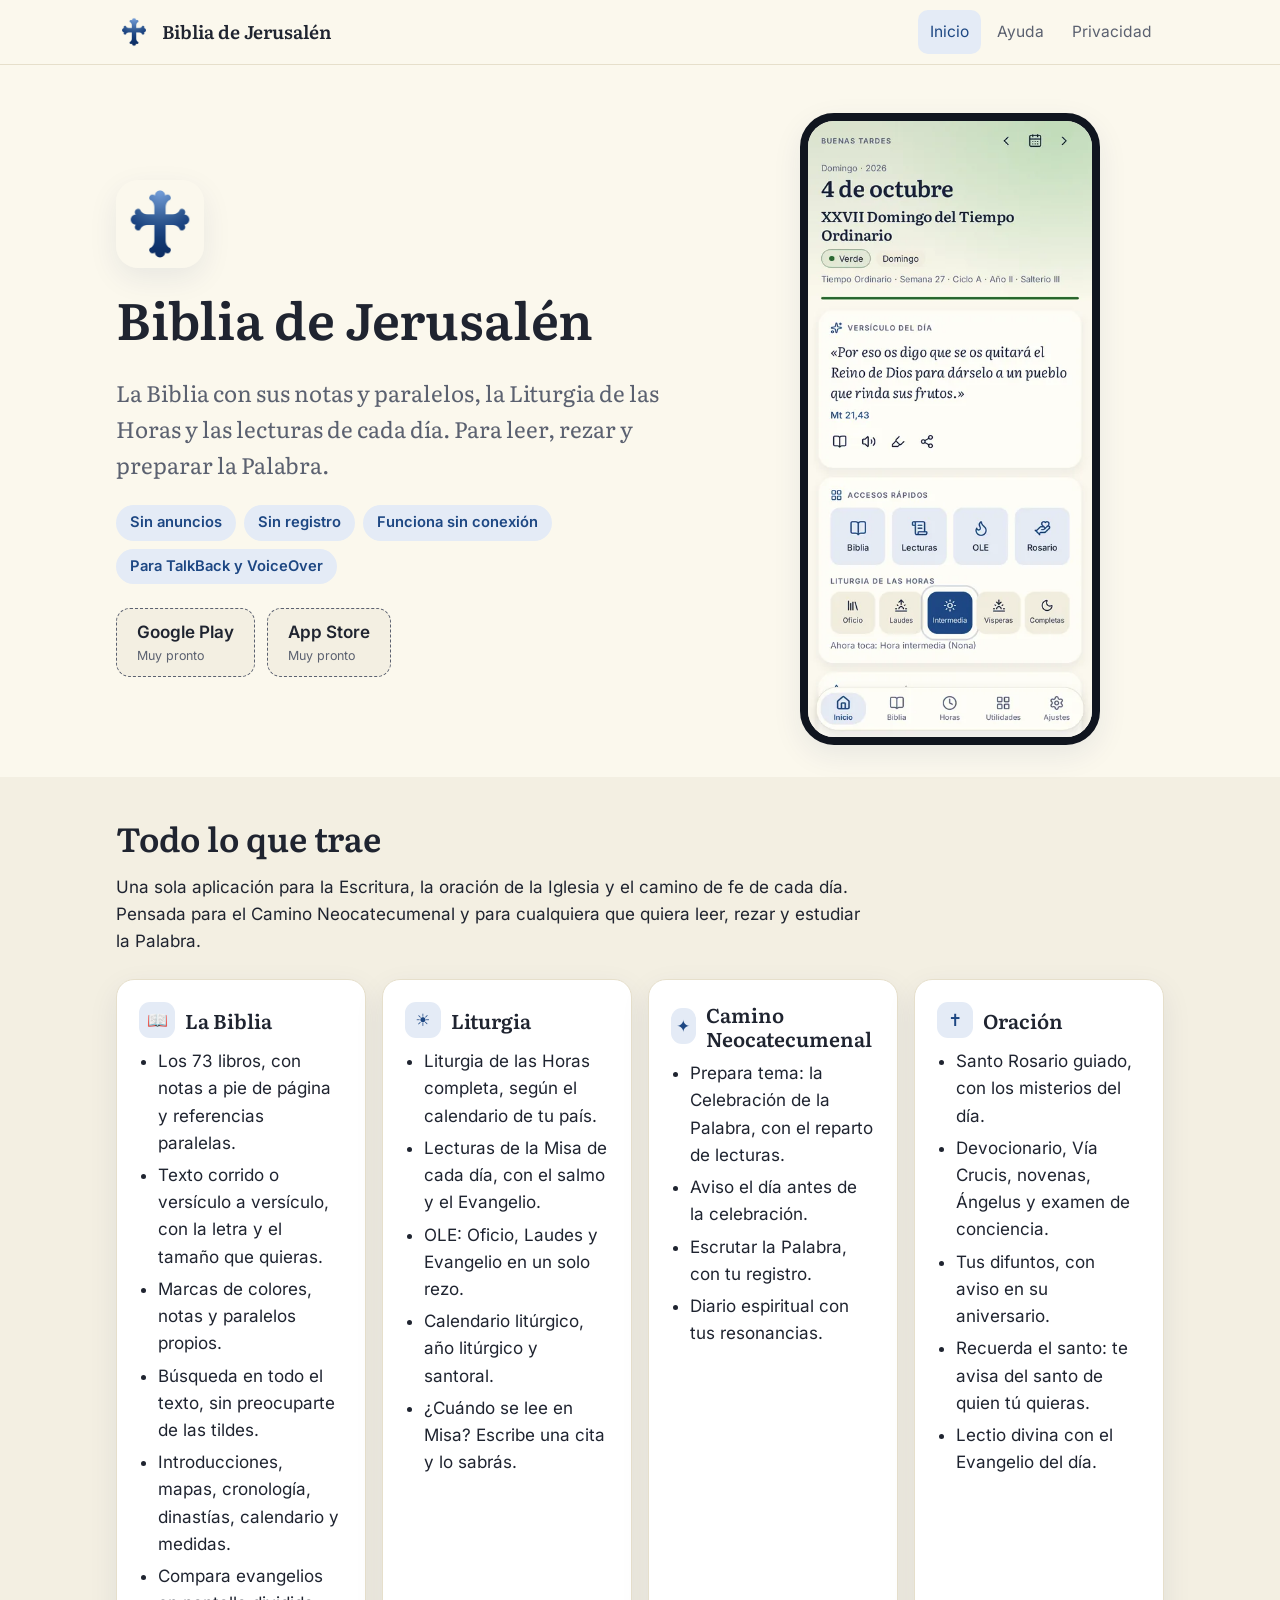
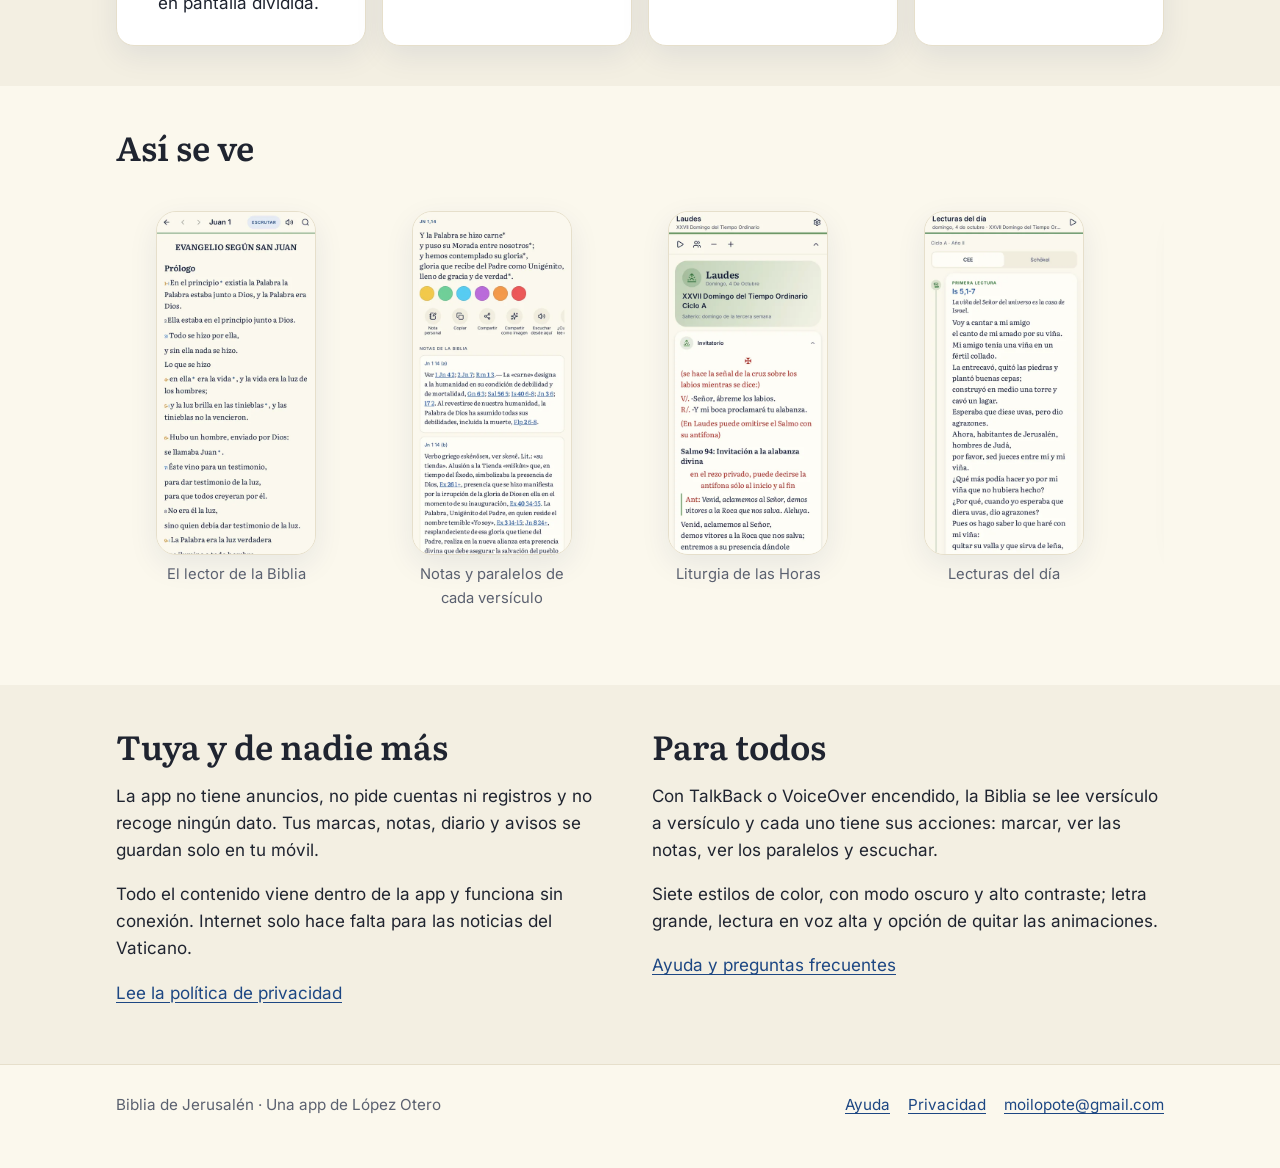
==== index.html @ ce666a55 "Web de la app: presentación, privacidad, ayuda y ficha para las tiendas Co-Authored-By: Claude Opus " ====
<!doctype html>
<html lang="es">
  <head>
    <meta charset="utf-8" />
    <meta name="viewport" content="width=device-width, initial-scale=1" />
    <title>Biblia de Jerusalén — la app</title>
    <meta
      name="description"
      content="La Biblia con sus notas y paralelos, la Liturgia de las Horas y las lecturas de cada día. Sin anuncios, sin registro y sin conexión."
    />
    <meta name="theme-color" content="#FBF8ED" media="(prefers-color-scheme: light)" />
    <meta name="theme-color" content="#0F1520" media="(prefers-color-scheme: dark)" />
    <link rel="icon" href="img/icono.svg" type="image/svg+xml" />
    <link rel="icon" href="img/icono-32.png" sizes="32x32" type="image/png" />
    <link rel="apple-touch-icon" href="img/icono-180.png" />
    <link rel="canonical" href="https://aruxo02.github.io/biblia-jerusalen/" />
    <meta property="og:type" content="website" />
    <meta property="og:locale" content="es_ES" />
    <meta property="og:title" content="Biblia de Jerusalén — la app" />
    <meta
      property="og:description"
      content="La Biblia con sus notas y paralelos, la Liturgia de las Horas y las lecturas de cada día."
    />
    <meta property="og:url" content="https://aruxo02.github.io/biblia-jerusalen/" />
    <meta property="og:image" content="https://aruxo02.github.io/biblia-jerusalen/img/grafico.png" />
    <link rel="stylesheet" href="css/estilo.css" />
  </head>
  <body>
    <a class="saltar" href="#contenido">Saltar al contenido</a>
    <header class="cabecera">
      <div class="contenedor">
        <a class="marca" href="./">
          <img src="img/icono-192.png" alt="" width="36" height="36" />
          Biblia de Jerusalén
        </a>
        <nav class="menu" aria-label="Principal">
          <a href="./" aria-current="page">Inicio</a>
          <a href="ayuda.html">Ayuda</a>
          <a href="privacidad.html">Privacidad</a>
        </nav>
      </div>
    </header>

    <main id="contenido">
      <section class="portada" aria-labelledby="titulo">
        <div class="contenedor">
          <div>
            <img class="icono" src="img/icono-192.png" alt="" width="88" height="88" />
            <h1 id="titulo">Biblia de Jerusalén</h1>
            <p class="entradilla">
              La Biblia con sus notas y paralelos, la Liturgia de las Horas y las lecturas de cada
              día. Para leer, rezar y preparar la Palabra.
            </p>
            <ul class="sellos" aria-label="Características">
              <li>Sin anuncios</li>
              <li>Sin registro</li>
              <li>Funciona sin conexión</li>
              <li>Para TalkBack y VoiceOver</li>
            </ul>
            <div class="tiendas">
              <!-- Cuando la app esté publicada, cambia cada <span> por un enlace:
                   <a class="boton" href="https://play.google.com/store/apps/details?id=com.lopezotero.bibliajerusalen"> -->
              <span class="boton pronto">
                <span>Google Play<small>Muy pronto</small></span>
              </span>
              <span class="boton pronto">
                <span>App Store<small>Muy pronto</small></span>
              </span>
            </div>
          </div>
          <img
            class="movil"
            src="img/capturas/01-inicio.webp"
            width="430"
            height="932"
            alt="Pantalla de inicio de la app: fecha, celebración del día, versículo del día y accesos rápidos."
          />
        </div>
      </section>

      <section class="seccion alterna" aria-labelledby="que-hay">
        <div class="contenedor">
          <h2 id="que-hay">Todo lo que trae</h2>
          <p class="texto">
            Una sola aplicación para la Escritura, la oración de la Iglesia y el camino de fe de
            cada día. Pensada para el Camino Neocatecumenal y para cualquiera que quiera leer,
            rezar y estudiar la Palabra.
          </p>
          <div class="rejilla">
            <article class="tarjeta">
              <h3><span aria-hidden="true">📖</span> La Biblia</h3>
              <ul>
                <li>Los 73 libros, con notas a pie de página y referencias paralelas.</li>
                <li>Texto corrido o versículo a versículo, con la letra y el tamaño que quieras.</li>
                <li>Marcas de colores, notas y paralelos propios.</li>
                <li>Búsqueda en todo el texto, sin preocuparte de las tildes.</li>
                <li>Introducciones, mapas, cronología, dinastías, calendario y medidas.</li>
                <li>Compara evangelios en pantalla dividida.</li>
              </ul>
            </article>
            <article class="tarjeta">
              <h3><span aria-hidden="true">☀︎</span> Liturgia</h3>
              <ul>
                <li>Liturgia de las Horas completa, según el calendario de tu país.</li>
                <li>Lecturas de la Misa de cada día, con el salmo y el Evangelio.</li>
                <li>OLE: Oficio, Laudes y Evangelio en un solo rezo.</li>
                <li>Calendario litúrgico, año litúrgico y santoral.</li>
                <li>¿Cuándo se lee en Misa? Escribe una cita y lo sabrás.</li>
              </ul>
            </article>
            <article class="tarjeta">
              <h3><span aria-hidden="true">✦</span> Camino Neocatecumenal</h3>
              <ul>
                <li>Prepara tema: la Celebración de la Palabra, con el reparto de lecturas.</li>
                <li>Aviso el día antes de la celebración.</li>
                <li>Escrutar la Palabra, con tu registro.</li>
                <li>Diario espiritual con tus resonancias.</li>
              </ul>
            </article>
            <article class="tarjeta">
              <h3><span aria-hidden="true">✝︎</span> Oración</h3>
              <ul>
                <li>Santo Rosario guiado, con los misterios del día.</li>
                <li>Devocionario, Vía Crucis, novenas, Ángelus y examen de conciencia.</li>
                <li>Tus difuntos, con aviso en su aniversario.</li>
                <li>Recuerda el santo: te avisa del santo de quien tú quieras.</li>
                <li>Lectio divina con el Evangelio del día.</li>
              </ul>
            </article>
          </div>
        </div>
      </section>

      <section class="seccion" aria-labelledby="capturas">
        <div class="contenedor">
          <h2 id="capturas">Así se ve</h2>
          <ul class="galeria" tabindex="0" aria-label="Capturas de la app; desplázate a los lados para ver más">
            <li>
              <figure>
                <img src="img/capturas/02-biblia.webp" width="430" height="932" loading="lazy" alt="Lector de la Biblia en el prólogo del Evangelio según san Juan, con números de versículo y marcas de nota." />
                <figcaption>El lector de la Biblia</figcaption>
              </figure>
            </li>
            <li>
              <figure>
                <img src="img/capturas/03-versiculo.webp" width="430" height="932" loading="lazy" alt="Ficha de Juan 1,14 con colores para marcar, acciones y las notas de la Biblia." />
                <figcaption>Notas y paralelos de cada versículo</figcaption>
              </figure>
            </li>
            <li>
              <figure>
                <img src="img/capturas/04-laudes.webp" width="430" height="932" loading="lazy" alt="Laudes del domingo con el invitatorio y el salmo 94." />
                <figcaption>Liturgia de las Horas</figcaption>
              </figure>
            </li>
            <li>
              <figure>
                <img src="img/capturas/05-lecturas.webp" width="430" height="932" loading="lazy" alt="Lecturas de la Misa del día, con la primera lectura de Isaías." />
                <figcaption>Lecturas del día</figcaption>
              </figure>
            </li>
            <li>
              <figure>
                <img src="img/capturas/06-rosario.webp" width="430" height="932" loading="lazy" alt="Santo Rosario guiado con el anillo de cuentas y el primer misterio de gloria." />
                <figcaption>Santo Rosario</figcaption>
              </figure>
            </li>
            <li>
              <figure>
                <img src="img/capturas/07-comparar.webp" width="430" height="932" loading="lazy" alt="El bautismo de Jesús en Mateo arriba y en Marcos abajo, en pantalla dividida." />
                <figcaption>Compara evangelios</figcaption>
              </figure>
            </li>
            <li>
              <figure>
                <img src="img/capturas/08-mapa.webp" width="430" height="932" loading="lazy" alt="Mapa de Palestina en tiempos de Jesús con Galilea, Samaría y Judea." />
                <figcaption>Mapas</figcaption>
              </figure>
            </li>
            <li>
              <figure>
                <img src="img/capturas/09-utilidades.webp" width="430" height="932" loading="lazy" alt="Pantalla de utilidades con todas las funciones de la app." />
                <figcaption>Todas las funciones</figcaption>
              </figure>
            </li>
          </ul>
        </div>
      </section>

      <section class="seccion alterna" aria-labelledby="tuya">
        <div class="contenedor destacado">
          <div>
            <h2 id="tuya">Tuya y de nadie más</h2>
            <p>
              La app no tiene anuncios, no pide cuentas ni registros y no recoge ningún dato.
              Tus marcas, notas, diario y avisos se guardan solo en tu móvil.
            </p>
            <p>
              Todo el contenido viene dentro de la app y funciona sin conexión. Internet solo
              hace falta para las noticias del Vaticano.
            </p>
            <p><a href="privacidad.html">Lee la política de privacidad</a></p>
          </div>
          <div>
            <h2>Para todos</h2>
            <p>
              Con TalkBack o VoiceOver encendido, la Biblia se lee versículo a versículo y cada
              uno tiene sus acciones: marcar, ver las notas, ver los paralelos y escuchar.
            </p>
            <p>
              Siete estilos de color, con modo oscuro y alto contraste; letra grande, lectura
              en voz alta y opción de quitar las animaciones.
            </p>
            <p><a href="ayuda.html">Ayuda y preguntas frecuentes</a></p>
          </div>
        </div>
      </section>
    </main>

    <footer class="pie">
      <div class="contenedor">
        <p>Biblia de Jerusalén · Una app de López Otero</p>
        <nav aria-label="Pie de página">
          <a href="ayuda.html">Ayuda</a>
          <a href="privacidad.html">Privacidad</a>
          <a href="mailto:moilopote@gmail.com">moilopote@gmail.com</a>
        </nav>
      </div>
    </footer>
  </body>
</html>
---- css/estilo.css ----
/* Biblia de Jerusalén — web de presentación, privacidad y ayuda.
   Mismos colores y letras que la app (estilo Básico); modo oscuro según el sistema. */

@font-face {
  font-family: 'Literata';
  src: url('../fuentes/literata-400.woff2') format('woff2');
  font-weight: 400;
  font-style: normal;
  font-display: swap;
}
@font-face {
  font-family: 'Literata';
  src: url('../fuentes/literata-400i.woff2') format('woff2');
  font-weight: 400;
  font-style: italic;
  font-display: swap;
}
@font-face {
  font-family: 'Literata';
  src: url('../fuentes/literata-600.woff2') format('woff2');
  font-weight: 600;
  font-style: normal;
  font-display: swap;
}
@font-face {
  font-family: 'Inter';
  src: url('../fuentes/inter-400.woff2') format('woff2');
  font-weight: 400;
  font-style: normal;
  font-display: swap;
}
@font-face {
  font-family: 'Inter';
  src: url('../fuentes/inter-600.woff2') format('woff2');
  font-weight: 600;
  font-style: normal;
  font-display: swap;
}

:root {
  --bg: #fbf8ed;
  --surface: #ffffff;
  --surface-alt: #f3efe2;
  --text: #1f2430;
  --muted: #5b6170;
  --border: #e6dfcb;
  --accent: #1d4783;
  --accent-soft: #e4ebf6;
  --on-accent: #ffffff;
  --green: #2e6b3f;
  --shadow: 0 10px 30px rgba(12, 44, 98, 0.08);
  --radius: 18px;
  --serif: 'Literata', Georgia, 'Times New Roman', serif;
  --sans: 'Inter', system-ui, -apple-system, 'Segoe UI', Roboto, sans-serif;
  color-scheme: light;
}
@media (prefers-color-scheme: dark) {
  :root {
    --bg: #0f1520;
    --surface: #18202e;
    --surface-alt: #1f2938;
    --text: #e9ecf2;
    --muted: #a7afbf;
    --border: #2c3647;
    --accent: #9db8e6;
    --accent-soft: #1f2d45;
    --on-accent: #0c1830;
    --green: #8fc79d;
    --shadow: 0 10px 30px rgba(0, 0, 0, 0.35);
    color-scheme: dark;
  }
}

*,
*::before,
*::after {
  box-sizing: border-box;
}
html {
  -webkit-text-size-adjust: 100%;
  text-size-adjust: 100%;
}
body {
  margin: 0;
  background: var(--bg);
  color: var(--text);
  font-family: var(--sans);
  font-size: 1.0625rem;
  line-height: 1.6;
}
img {
  max-width: 100%;
  height: auto;
  display: block;
}
a {
  color: var(--accent);
  text-underline-offset: 0.18em;
}
a:hover {
  text-decoration-thickness: 2px;
}
:focus-visible {
  outline: 3px solid var(--accent);
  outline-offset: 3px;
  border-radius: 6px;
}
h1,
h2,
h3 {
  font-family: var(--serif);
  font-weight: 600;
  line-height: 1.2;
  margin: 0 0 0.5em;
}
h1 {
  font-size: clamp(2.1rem, 6vw, 3.2rem);
}
h2 {
  font-size: clamp(1.55rem, 4vw, 2.1rem);
}
h3 {
  font-size: 1.25rem;
}
p {
  margin: 0 0 1em;
}

.saltar {
  position: absolute;
  left: 16px;
  top: -60px;
  background: var(--accent);
  color: var(--on-accent);
  padding: 10px 16px;
  border-radius: 10px;
  z-index: 10;
}
.saltar:focus {
  top: 12px;
}

.contenedor {
  width: 100%;
  max-width: 1080px;
  margin: 0 auto;
  padding: 0 16px;
}
.texto {
  max-width: 760px;
}

/* cabecera */
.cabecera {
  border-bottom: 1px solid var(--border);
  background: var(--bg);
}
.cabecera .contenedor {
  display: flex;
  align-items: center;
  justify-content: space-between;
  gap: 12px;
  min-height: 64px;
  flex-wrap: wrap;
}
.marca {
  display: flex;
  align-items: center;
  gap: 10px;
  color: var(--text);
  text-decoration: none;
  font-family: var(--serif);
  font-weight: 600;
  font-size: 1.15rem;
}
.marca img {
  width: 36px;
  height: 36px;
  border-radius: 9px;
}
.menu {
  display: flex;
  gap: 4px;
  flex-wrap: wrap;
}
.menu a {
  color: var(--muted);
  text-decoration: none;
  padding: 10px 12px;
  border-radius: 10px;
  font-size: 0.97rem;
}
.menu a:hover,
.menu a[aria-current='page'] {
  color: var(--accent);
  background: var(--accent-soft);
}

/* portada */
.portada {
  padding: 48px 0 32px;
}
.portada .contenedor {
  display: grid;
  grid-template-columns: 1.15fr 0.85fr;
  gap: 40px;
  align-items: center;
}
.portada .icono {
  width: 88px;
  height: 88px;
  border-radius: 22px;
  box-shadow: var(--shadow);
  margin-bottom: 20px;
}
.entradilla {
  font-family: var(--serif);
  font-size: clamp(1.15rem, 2.6vw, 1.4rem);
  color: var(--muted);
  max-width: 34em;
}
.sellos {
  display: flex;
  flex-wrap: wrap;
  gap: 8px;
  padding: 0;
  margin: 20px 0 24px;
  list-style: none;
}
.sellos li {
  background: var(--accent-soft);
  color: var(--accent);
  border-radius: 999px;
  padding: 6px 14px;
  font-size: 0.92rem;
  font-weight: 600;
}
.tiendas {
  display: flex;
  flex-wrap: wrap;
  gap: 12px;
}
.boton {
  display: inline-flex;
  align-items: center;
  gap: 10px;
  min-height: 52px;
  padding: 10px 20px;
  border-radius: 14px;
  background: var(--accent);
  color: var(--on-accent);
  text-decoration: none;
  font-weight: 600;
}
.boton small {
  display: block;
  font-weight: 400;
  font-size: 0.78rem;
  opacity: 0.85;
}
.boton.pronto {
  background: var(--surface-alt);
  color: var(--text);
  border: 1px dashed var(--muted);
}
.boton.pronto small {
  opacity: 1;
  color: var(--muted);
}
.movil {
  justify-self: center;
  width: min(300px, 80vw);
  border-radius: 34px;
  border: 8px solid #10151f;
  box-shadow: var(--shadow);
  overflow: hidden;
  background: #10151f;
}

/* secciones */
.seccion {
  padding: 40px 0;
}
.seccion.alterna {
  background: var(--surface-alt);
}
.rejilla {
  display: grid;
  grid-template-columns: repeat(auto-fit, minmax(240px, 1fr));
  gap: 16px;
  margin-top: 24px;
}
.tarjeta {
  background: var(--surface);
  border: 1px solid var(--border);
  border-radius: var(--radius);
  padding: 22px;
  box-shadow: var(--shadow);
}
.tarjeta h3 {
  display: flex;
  align-items: center;
  gap: 10px;
}
.tarjeta h3 span {
  display: inline-grid;
  place-items: center;
  width: 36px;
  height: 36px;
  border-radius: 11px;
  background: var(--accent-soft);
  color: var(--accent);
  font-family: var(--sans);
  font-size: 1.05rem;
}
.tarjeta ul {
  margin: 0;
  padding-left: 1.1em;
}
.tarjeta li {
  margin: 0.3em 0;
}

/* galería */
.galeria {
  display: flex;
  gap: 16px;
  overflow-x: auto;
  scroll-snap-type: x mandatory;
  padding: 8px 2px 18px;
  margin: 20px 0 0;
  list-style: none;
}
.galeria li {
  flex: 0 0 auto;
  width: min(240px, 66vw);
  scroll-snap-align: start;
}
.galeria img {
  border-radius: 20px;
  border: 1px solid var(--border);
  box-shadow: var(--shadow);
}
.galeria figcaption {
  font-size: 0.92rem;
  color: var(--muted);
  margin-top: 8px;
  text-align: center;
}

.destacado {
  display: grid;
  grid-template-columns: repeat(auto-fit, minmax(260px, 1fr));
  gap: 24px;
  align-items: start;
}

/* páginas de texto (privacidad, ayuda) */
.pagina {
  padding: 40px 0 56px;
}
.pagina h2 {
  margin-top: 1.6em;
  font-size: 1.45rem;
}
.pagina h3 {
  margin-top: 1.3em;
}
.pagina ul,
.pagina ol {
  padding-left: 1.3em;
}
.pagina li {
  margin: 0.35em 0;
}
.fecha {
  color: var(--muted);
  font-size: 0.95rem;
}
.resumen {
  background: var(--accent-soft);
  border-radius: var(--radius);
  padding: 18px 22px;
  margin: 20px 0;
}
.resumen ul {
  margin: 0;
}
.tabla {
  width: 100%;
  border-collapse: collapse;
  margin: 12px 0 20px;
  font-size: 0.97rem;
}
.tabla th,
.tabla td {
  text-align: left;
  vertical-align: top;
  padding: 10px 12px;
  border-bottom: 1px solid var(--border);
}
.tabla th {
  font-weight: 600;
  background: var(--surface-alt);
}
.envoltura-tabla {
  overflow-x: auto;
}
details {
  background: var(--surface);
  border: 1px solid var(--border);
  border-radius: 14px;
  padding: 4px 18px;
  margin: 10px 0;
}
summary {
  cursor: pointer;
  font-weight: 600;
  padding: 12px 0;
  min-height: 44px;
}
details[open] summary {
  border-bottom: 1px solid var(--border);
  margin-bottom: 10px;
}
.ruta {
  font-weight: 600;
  white-space: nowrap;
}

/* pie */
.pie {
  border-top: 1px solid var(--border);
  padding: 28px 0 36px;
  color: var(--muted);
  font-size: 0.95rem;
}
.pie .contenedor {
  display: flex;
  flex-wrap: wrap;
  gap: 8px 24px;
  justify-content: space-between;
}
.pie nav {
  display: flex;
  flex-wrap: wrap;
  gap: 8px 18px;
}

@media (max-width: 760px) {
  .portada {
    padding-top: 28px;
  }
  .portada .contenedor {
    grid-template-columns: 1fr;
    gap: 28px;
  }
  .movil {
    width: min(260px, 72vw);
  }
}
@media (prefers-reduced-motion: no-preference) {
  html {
    scroll-behavior: smooth;
  }
}
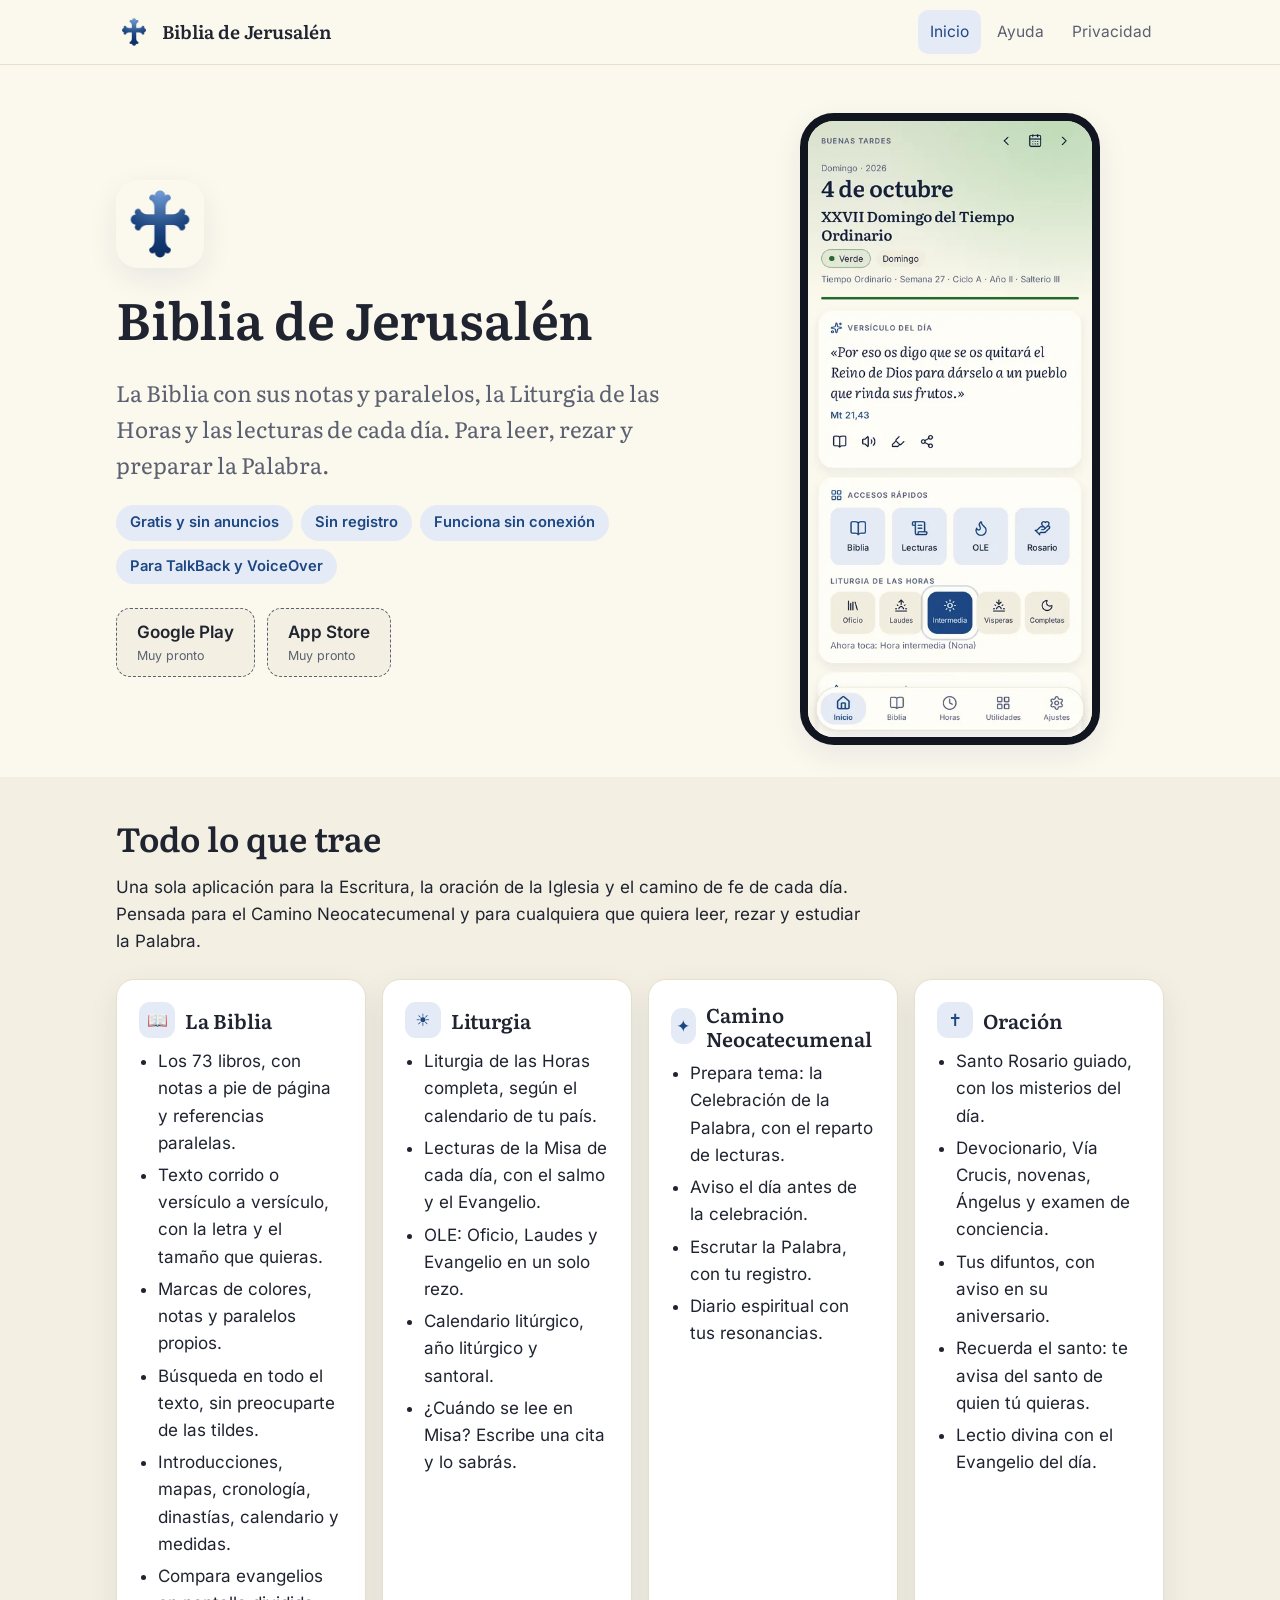
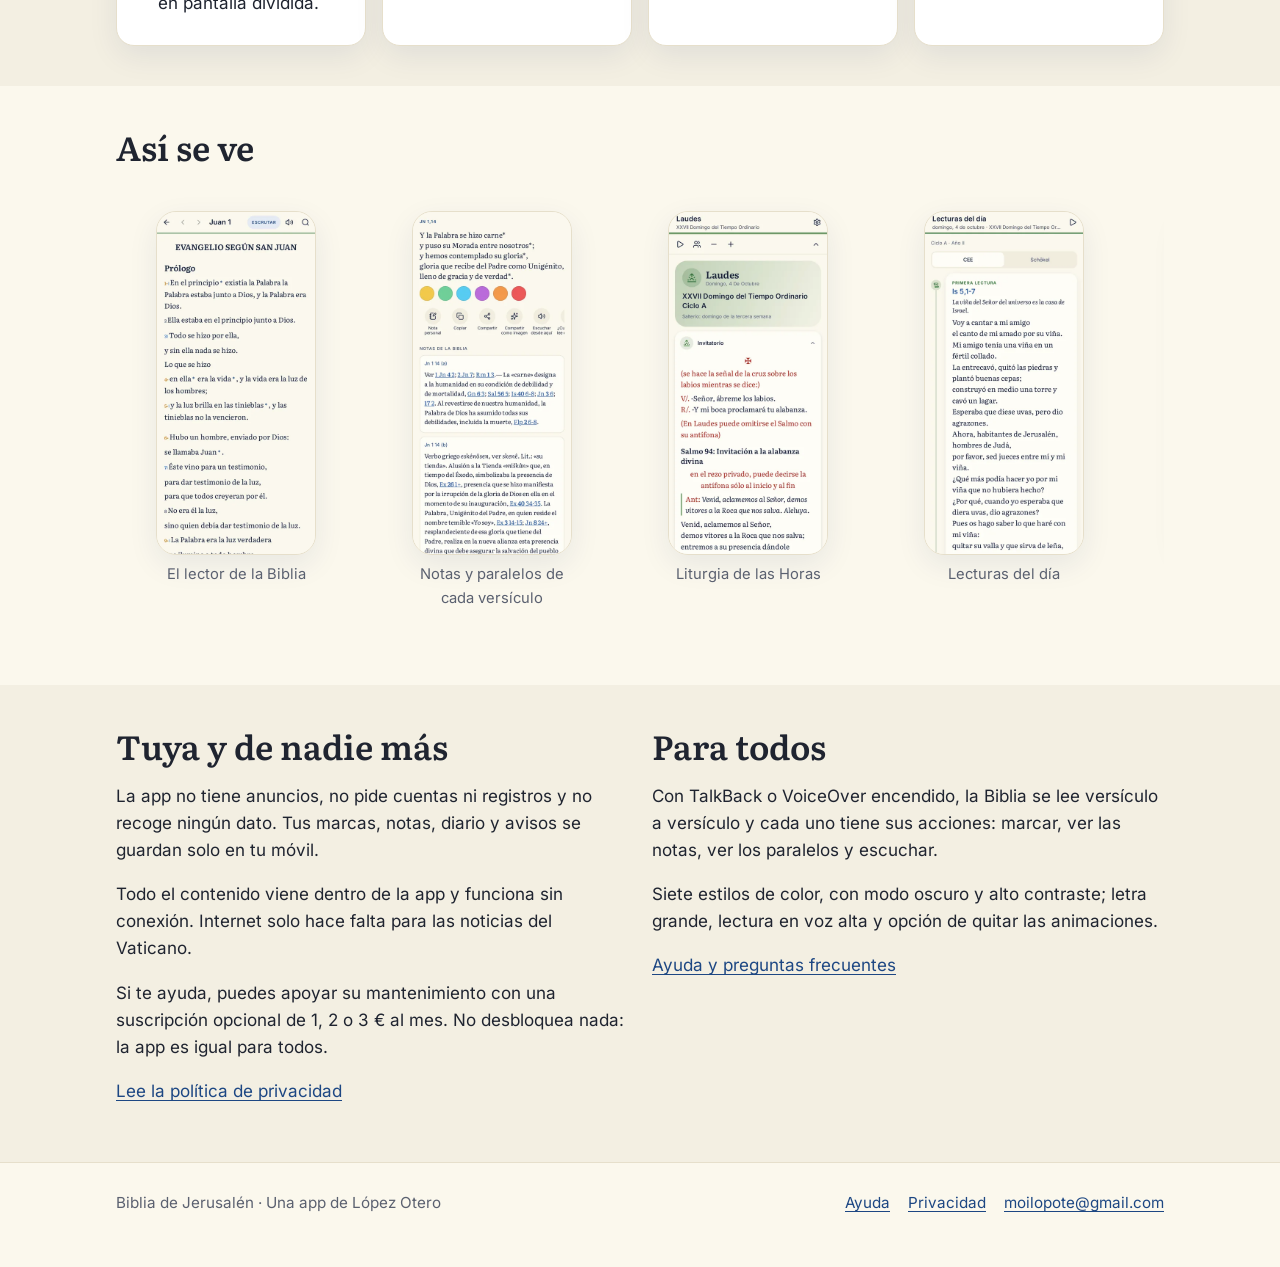
==== commit 31e633a1: "Suscripciones de apoyo: privacidad, ayuda, portada y ficha de las tiendas Co-Authored-By: Claude Opu" ====
--- a/index.html
+++ b/index.html
@@ -52,7 +52,7 @@
               día. Para leer, rezar y preparar la Palabra.
             </p>
             <ul class="sellos" aria-label="Características">
-              <li>Sin anuncios</li>
+              <li>Gratis y sin anuncios</li>
               <li>Sin registro</li>
               <li>Funciona sin conexión</li>
               <li>Para TalkBack y VoiceOver</li>
@@ -199,6 +199,10 @@
               Todo el contenido viene dentro de la app y funciona sin conexión. Internet solo
               hace falta para las noticias del Vaticano.
             </p>
+            <p>
+              Si te ayuda, puedes apoyar su mantenimiento con una suscripción opcional de 1, 2 o
+              3 € al mes. No desbloquea nada: la app es igual para todos.
+            </p>
             <p><a href="privacidad.html">Lee la política de privacidad</a></p>
           </div>
           <div>
